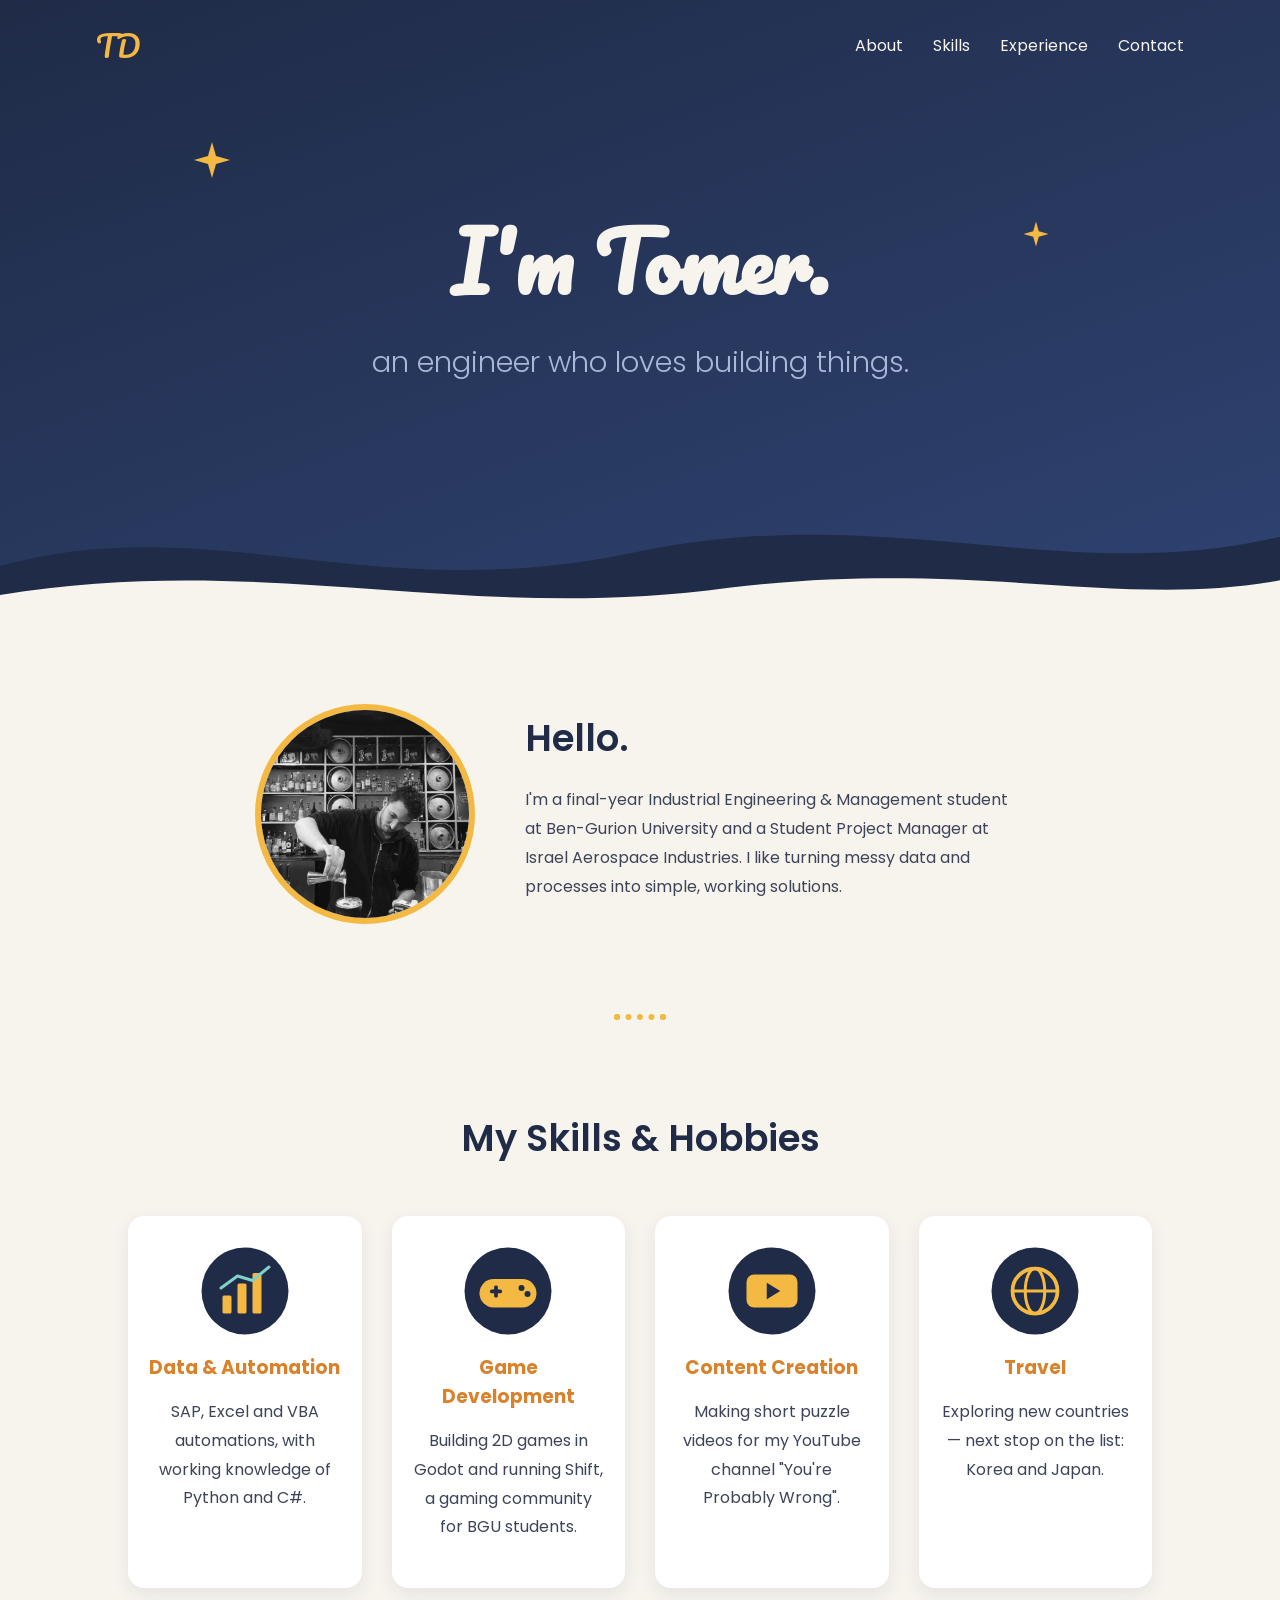
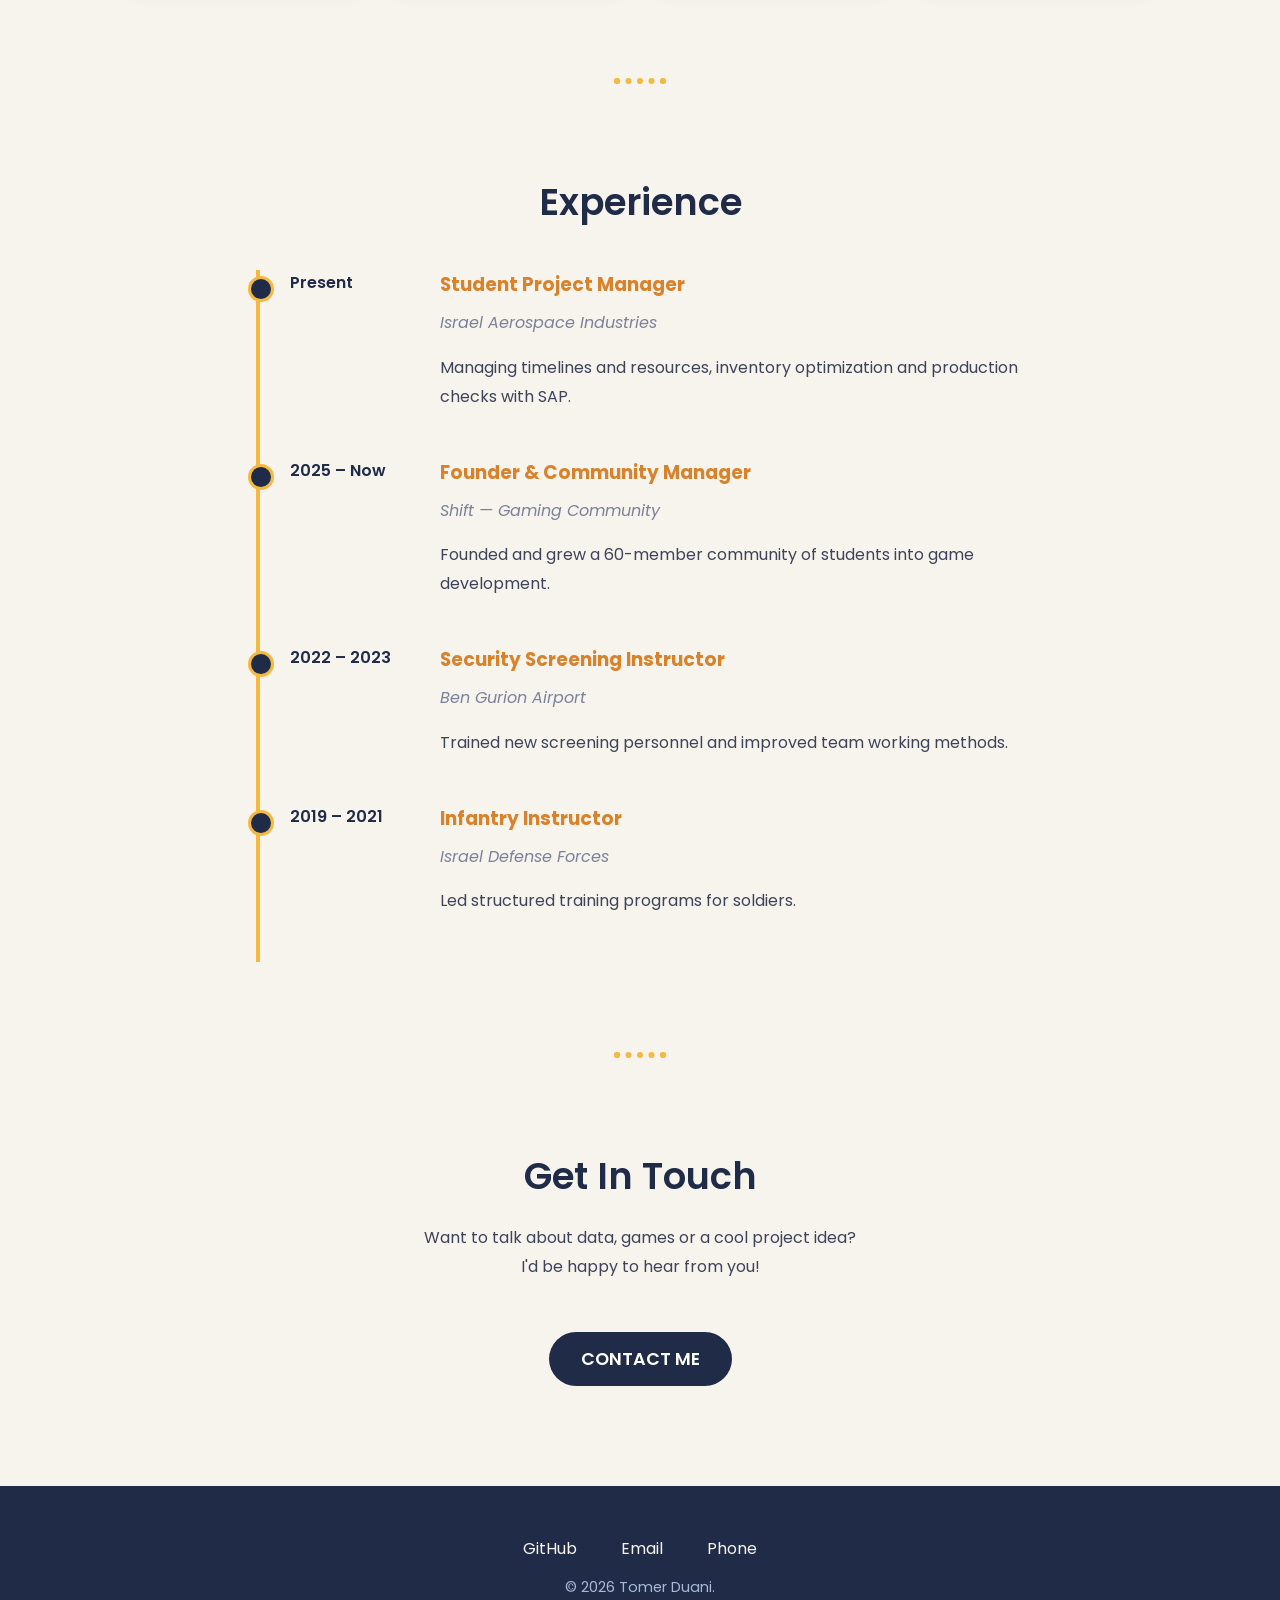
==== homework2/index.html @ 0d9a59bb "Add files via upload" ====
<!DOCTYPE html>
<html lang="en">
  <head>
    <meta charset="UTF-8" />
    <meta name="viewport" content="width=device-width, initial-scale=1.0" />
    <title>Tomer Duani</title>
    <link rel="preconnect" href="https://fonts.googleapis.com" />
    <link rel="preconnect" href="https://fonts.gstatic.com" crossorigin />
    <link
      href="https://fonts.googleapis.com/css2?family=Pacifico&amp;family=Poppins:wght@300;400;600;700&amp;display=swap"
      rel="stylesheet"
    />
    <link rel="stylesheet" href="styles.css" />
  </head>

  <body>
    <!-- Header / hero -->
    <header class="hero">
      <nav class="navbar">
        <span class="logo">TD</span>
        <ul class="nav-links">
          <li><a href="#about">About</a></li>
          <li><a href="#skills">Skills</a></li>
          <li><a href="#experience">Experience</a></li>
          <li><a href="#contact">Contact</a></li>
        </ul>
      </nav>

      <img class="star star-left" src="images/star.svg" alt="star" />
      <img class="star star-right" src="images/star.svg" alt="star" />

      <div class="hero-text">
        <h1>I'm Tomer.</h1>
        <h2>an engineer who loves building things.</h2>
      </div>

      <img class="hills" src="images/hills.svg" alt="hills" />
    </header>

    <main>
      <!-- About -->
      <section id="about" class="about">
        <img id="profile-img" src="images/profile.png" alt="Tomer Duani" />
        <div class="about-text">
          <h2>Hello.</h2>
          <p class="intro">
            I'm a final-year Industrial Engineering &amp; Management student at Ben-Gurion University
            and a Student Project Manager at Israel Aerospace Industries.
            I like turning messy data and processes into simple, working solutions.
          </p>
        </div>
      </section>

      <hr />

      <!-- Skills & hobbies -->
      <section id="skills" class="skills">
        <h2>My Skills &amp; Hobbies</h2>
        <div class="cards">
          <article class="card">
            <img src="images/icon-data.svg" alt="data icon" />
            <h3>Data &amp; Automation</h3>
            <p>SAP, Excel and VBA automations, with working knowledge of Python and C#.</p>
          </article>
          <article class="card">
            <img src="images/icon-game.svg" alt="game controller icon" />
            <h3>Game Development</h3>
            <p>Building 2D games in Godot and running Shift, a gaming community for BGU students.</p>
          </article>
          <article class="card">
            <img src="images/icon-video.svg" alt="video icon" />
            <h3>Content Creation</h3>
            <p>Making short puzzle videos for my YouTube channel "You're Probably Wrong".</p>
          </article>
          <article class="card">
            <img src="images/icon-travel.svg" alt="globe icon" />
            <h3>Travel</h3>
            <p>Exploring new countries &mdash; next stop on the list: Korea and Japan.</p>
          </article>
        </div>
      </section>

      <hr />

      <!-- Experience -->
      <section id="experience" class="experience">
        <h2>Experience</h2>
        <ul class="timeline">
          <li class="timeline-item">
            <span class="years">Present</span>
            <div class="details">
              <h3>Student Project Manager</h3>
              <p class="company">Israel Aerospace Industries</p>
              <p>Managing timelines and resources, inventory optimization and production checks with SAP.</p>
            </div>
          </li>
          <li class="timeline-item">
            <span class="years">2025 &ndash; Now</span>
            <div class="details">
              <h3>Founder &amp; Community Manager</h3>
              <p class="company">Shift &mdash; Gaming Community</p>
              <p>Founded and grew a 60-member community of students into game development.</p>
            </div>
          </li>
          <li class="timeline-item">
            <span class="years">2022 &ndash; 2023</span>
            <div class="details">
              <h3>Security Screening Instructor</h3>
              <p class="company">Ben Gurion Airport</p>
              <p>Trained new screening personnel and improved team working methods.</p>
            </div>
          </li>
          <li class="timeline-item">
            <span class="years">2019 &ndash; 2021</span>
            <div class="details">
              <h3>Infantry Instructor</h3>
              <p class="company">Israel Defense Forces</p>
              <p>Led structured training programs for soldiers.</p>
            </div>
          </li>
        </ul>
      </section>

      <hr />

      <!-- Contact -->
      <section id="contact" class="contact">
        <h2>Get In Touch</h2>
        <p class="contact-message">
          Want to talk about data, games or a cool project idea? <br />
          I'd be happy to hear from you!
        </p>
        <a class="btn" href="mailto:tomerd9991@gmail.com">CONTACT ME</a>
      </section>
    </main>

    <footer class="footer">
      <div class="footer-links">
        <a class="footer-link" href="https://github.com/tomerduani" target="_blank">GitHub</a>
        <a class="footer-link" href="mailto:tomerd9991@gmail.com">Email</a>
        <a class="footer-link" href="tel:+972526038015">Phone</a>
      </div>
      <p class="copyright">&copy; 2026 Tomer Duani.</p>
    </footer>
  </body>
</html>
---- homework2/styles.css ----
/* ===== Base ===== */
* {
  box-sizing: border-box;
}

html {
  scroll-behavior: smooth;
}

body {
  margin: 0;
  font-family: "Poppins", sans-serif;
  color: #3d4459;
  background-color: #f7f4ee;
  text-align: center;
}

h1 {
  font-family: "Pacifico", cursive;
  font-size: 5rem;
  color: #f7f4ee;
  margin: 0;
}

h2 {
  font-size: 2.3rem;
  font-weight: 600;
  color: #1f2b47;
  margin: 0 0 20px;
}

h3 {
  color: #d9822b;
  margin: 10px 0;
}

p {
  line-height: 1.8;
}

hr {
  border: dotted #f4b942 6px;
  border-bottom: none;
  width: 4%;
  margin: 90px auto;
}

a {
  text-decoration: none;
  transition: color 0.3s ease;
}

/* ===== Hero ===== */
.hero {
  position: relative;
  background: linear-gradient(160deg, #1f2b47 0%, #2f4372 100%);
  padding-top: 20px;
  overflow: hidden;
}

.navbar {
  display: flex;
  justify-content: space-between;
  align-items: center;
  width: 85%;
  margin: 0 auto;
}

.logo {
  font-family: "Pacifico", cursive;
  font-size: 1.8rem;
  color: #f4b942;
}

.nav-links {
  display: flex;
  gap: 30px;
  list-style: none;
  margin: 0;
  padding: 0;
}

.nav-links a {
  color: #f7f4ee;
  font-weight: 400;
}

.nav-links a:hover {
  color: #f4b942;
}

.hero-text {
  padding: 120px 20px 60px;
}

.hero-text h2 {
  color: #a9b8d9;
  font-weight: 300;
  font-size: 1.8rem;
  margin-top: 10px;
}

.hills {
  display: block;
  width: 100%;
  height: 160px;
}

.star {
  position: absolute;
  width: 40px;
  animation: twinkle 3s ease-in-out infinite;
}

.star-left {
  left: 15%;
  top: 140px;
}

.star-right {
  right: 18%;
  top: 220px;
  width: 28px;
  animation-delay: 1.5s;
}

@keyframes twinkle {
  0%,
  100% {
    transform: scale(1) rotate(0deg);
    opacity: 1;
  }
  50% {
    transform: scale(0.6) rotate(45deg);
    opacity: 0.5;
  }
}

/* ===== About ===== */
.about {
  display: flex;
  justify-content: center;
  align-items: center;
  gap: 50px;
  width: 70%;
  margin: 80px auto 0;
  text-align: left;
}

#profile-img {
  width: 220px;
  height: 220px;
  object-fit: cover;
  border-radius: 50%;
  border: 6px solid #f4b942;
  transition: transform 0.4s ease;
}

#profile-img:hover {
  transform: scale(1.05) rotate(-3deg);
}

.intro {
  max-width: 500px;
}

/* ===== Skills ===== */
.cards {
  display: grid;
  grid-template-columns: repeat(4, 1fr);
  gap: 30px;
  width: 80%;
  margin: 50px auto 0;
}

.card {
  background-color: #ffffff;
  border-radius: 16px;
  padding: 30px 20px;
  box-shadow: 0 6px 18px rgba(31, 43, 71, 0.08);
  transition: transform 0.3s ease, box-shadow 0.3s ease;
}

.card:hover {
  transform: translateY(-8px);
  box-shadow: 0 14px 28px rgba(31, 43, 71, 0.18);
}

.card img {
  width: 90px;
}

/* ===== Experience ===== */
.timeline {
  list-style: none;
  width: 60%;
  margin: 40px auto 0;
  padding: 0;
  text-align: left;
  border-left: 4px solid #f4b942;
}

.timeline-item {
  display: flex;
  gap: 30px;
  padding: 0 0 30px 30px;
  position: relative;
}

.timeline-item::before {
  content: "";
  position: absolute;
  left: -12px;
  top: 6px;
  width: 20px;
  height: 20px;
  border-radius: 50%;
  background-color: #1f2b47;
  border: 3px solid #f4b942;
}

.years {
  min-width: 120px;
  font-weight: 600;
  color: #1f2b47;
}

.details h3 {
  margin-top: 0;
}

.company {
  margin: 0;
  font-style: italic;
  color: #7a8199;
}

/* ===== Contact ===== */
.contact-message {
  width: 45%;
  margin: 0 auto 50px;
}

.btn {
  display: inline-block;
  background-color: #1f2b47;
  color: #ffffff;
  font-size: 1.1rem;
  font-weight: 600;
  padding: 14px 32px;
  border-radius: 30px;
  transition: background-color 0.3s ease, transform 0.3s ease;
}

.btn:hover {
  background-color: #d9822b;
  transform: scale(1.08);
}

/* ===== Footer ===== */
.footer {
  background-color: #1f2b47;
  margin-top: 100px;
  padding: 50px 0 20px;
}

.footer-link {
  color: #f7f4ee;
  margin: 0 20px;
}

.footer-link:hover {
  color: #f4b942;
}

.copyright {
  color: #a9b8d9;
  font-size: 0.9rem;
}

/* ===== Responsive ===== */
@media (max-width: 900px) {
  .cards {
    grid-template-columns: repeat(2, 1fr);
  }

  .about,
  .timeline {
    width: 85%;
  }

  .contact-message {
    width: 75%;
  }
}

@media (max-width: 600px) {
  h1 {
    font-size: 3.2rem;
  }

  .nav-links {
    gap: 14px;
    font-size: 0.85rem;
  }

  .about {
    flex-direction: column;
    text-align: center;
  }

  .cards {
    grid-template-columns: 1fr;
  }

  .timeline-item {
    flex-direction: column;
    gap: 5px;
  }

  .star {
    display: none;
  }
}
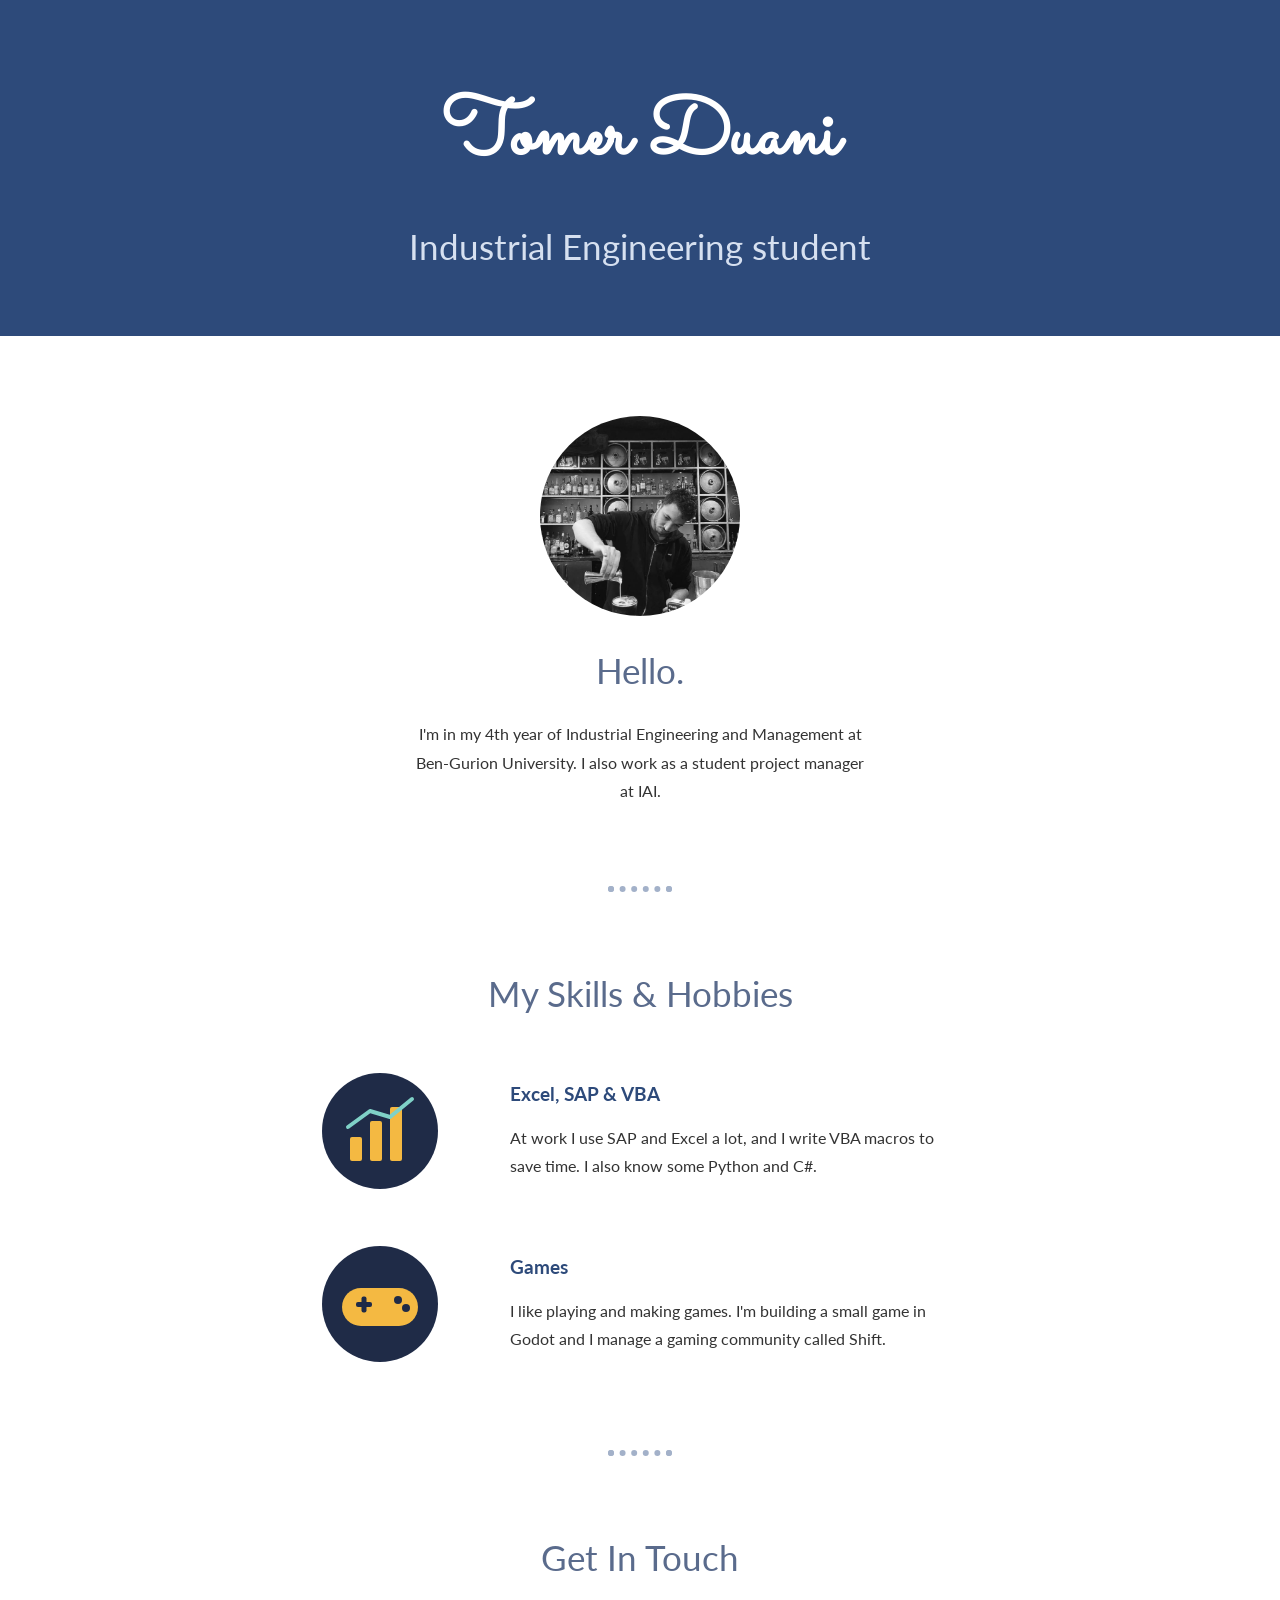
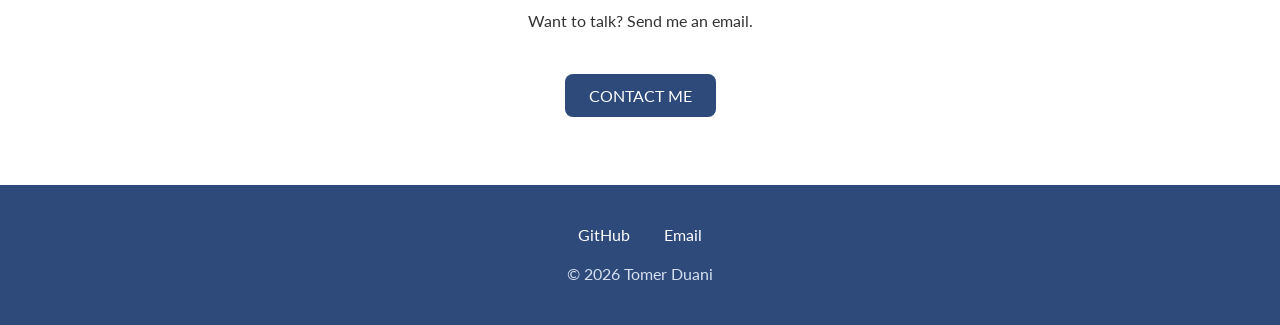
==== commit 0285eee3: "Add files via upload" ====
--- a/homework2/index.html
+++ b/homework2/index.html
@@ -6,141 +6,57 @@
     <title>Tomer Duani</title>
     <link rel="preconnect" href="https://fonts.googleapis.com" />
     <link rel="preconnect" href="https://fonts.gstatic.com" crossorigin />
-    <link
-      href="https://fonts.googleapis.com/css2?family=Pacifico&amp;family=Poppins:wght@300;400;600;700&amp;display=swap"
-      rel="stylesheet"
-    />
+    <link href="https://fonts.googleapis.com/css2?family=Lato:wght@400;700&amp;family=Sacramento&amp;display=swap" rel="stylesheet" />
     <link rel="stylesheet" href="styles.css" />
   </head>
 
   <body>
-    <!-- Header / hero -->
-    <header class="hero">
-      <nav class="navbar">
-        <span class="logo">TD</span>
-        <ul class="nav-links">
-          <li><a href="#about">About</a></li>
-          <li><a href="#skills">Skills</a></li>
-          <li><a href="#experience">Experience</a></li>
-          <li><a href="#contact">Contact</a></li>
-        </ul>
-      </nav>
+    <div class="top-container">
+      <h1>Tomer Duani</h1>
+      <h2>Industrial Engineering student</h2>
+    </div>
 
-      <img class="star star-left" src="images/star.svg" alt="star" />
-      <img class="star star-right" src="images/star.svg" alt="star" />
-
-      <div class="hero-text">
-        <h1>I'm Tomer.</h1>
-        <h2>an engineer who loves building things.</h2>
+    <div class="middle-container">
+      <div class="profile">
+        <img src="images/profile.png" alt="my picture" id="profile-img" />
+        <h2>Hello.</h2>
+        <p class="intro">
+          I'm in my 4th year of Industrial Engineering and Management at Ben-Gurion University.
+          I also work as a student project manager at IAI.
+        </p>
       </div>
-
-      <img class="hills" src="images/hills.svg" alt="hills" />
-    </header>
-
-    <main>
-      <!-- About -->
-      <section id="about" class="about">
-        <img id="profile-img" src="images/profile.png" alt="Tomer Duani" />
-        <div class="about-text">
-          <h2>Hello.</h2>
-          <p class="intro">
-            I'm a final-year Industrial Engineering &amp; Management student at Ben-Gurion University
-            and a Student Project Manager at Israel Aerospace Industries.
-            I like turning messy data and processes into simple, working solutions.
-          </p>
-        </div>
-      </section>
 
       <hr />
 
-      <!-- Skills & hobbies -->
-      <section id="skills" class="skills">
+      <div class="skills">
         <h2>My Skills &amp; Hobbies</h2>
-        <div class="cards">
-          <article class="card">
-            <img src="images/icon-data.svg" alt="data icon" />
-            <h3>Data &amp; Automation</h3>
-            <p>SAP, Excel and VBA automations, with working knowledge of Python and C#.</p>
-          </article>
-          <article class="card">
-            <img src="images/icon-game.svg" alt="game controller icon" />
-            <h3>Game Development</h3>
-            <p>Building 2D games in Godot and running Shift, a gaming community for BGU students.</p>
-          </article>
-          <article class="card">
-            <img src="images/icon-video.svg" alt="video icon" />
-            <h3>Content Creation</h3>
-            <p>Making short puzzle videos for my YouTube channel "You're Probably Wrong".</p>
-          </article>
-          <article class="card">
-            <img src="images/icon-travel.svg" alt="globe icon" />
-            <h3>Travel</h3>
-            <p>Exploring new countries &mdash; next stop on the list: Korea and Japan.</p>
-          </article>
+        <div class="grid">
+          <img src="images/icon-data.svg" alt="data" class="skill-img" />
+          <div class="skill-text">
+            <h3>Excel, SAP &amp; VBA</h3>
+            <p>At work I use SAP and Excel a lot, and I write VBA macros to save time. I also know some Python and C#.</p>
+          </div>
+          <img src="images/icon-game.svg" alt="games" class="skill-img" />
+          <div class="skill-text">
+            <h3>Games</h3>
+            <p>I like playing and making games. I'm building a small game in Godot and I manage a gaming community called Shift.</p>
+          </div>
         </div>
-      </section>
+      </div>
 
       <hr />
 
-      <!-- Experience -->
-      <section id="experience" class="experience">
-        <h2>Experience</h2>
-        <ul class="timeline">
-          <li class="timeline-item">
-            <span class="years">Present</span>
-            <div class="details">
-              <h3>Student Project Manager</h3>
-              <p class="company">Israel Aerospace Industries</p>
-              <p>Managing timelines and resources, inventory optimization and production checks with SAP.</p>
-            </div>
-          </li>
-          <li class="timeline-item">
-            <span class="years">2025 &ndash; Now</span>
-            <div class="details">
-              <h3>Founder &amp; Community Manager</h3>
-              <p class="company">Shift &mdash; Gaming Community</p>
-              <p>Founded and grew a 60-member community of students into game development.</p>
-            </div>
-          </li>
-          <li class="timeline-item">
-            <span class="years">2022 &ndash; 2023</span>
-            <div class="details">
-              <h3>Security Screening Instructor</h3>
-              <p class="company">Ben Gurion Airport</p>
-              <p>Trained new screening personnel and improved team working methods.</p>
-            </div>
-          </li>
-          <li class="timeline-item">
-            <span class="years">2019 &ndash; 2021</span>
-            <div class="details">
-              <h3>Infantry Instructor</h3>
-              <p class="company">Israel Defense Forces</p>
-              <p>Led structured training programs for soldiers.</p>
-            </div>
-          </li>
-        </ul>
-      </section>
+      <div class="contact-me">
+        <h2>Get In Touch</h2>
+        <p class="contact-message">Want to talk? Send me an email.</p>
+        <a class="btn" href="mailto:tomerd9991@gmail.com">CONTACT ME</a>
+      </div>
+    </div>
 
-      <hr />
-
-      <!-- Contact -->
-      <section id="contact" class="contact">
-        <h2>Get In Touch</h2>
-        <p class="contact-message">
-          Want to talk about data, games or a cool project idea? <br />
-          I'd be happy to hear from you!
-        </p>
-        <a class="btn" href="mailto:tomerd9991@gmail.com">CONTACT ME</a>
-      </section>
-    </main>
-
-    <footer class="footer">
-      <div class="footer-links">
-        <a class="footer-link" href="https://github.com/tomerduani" target="_blank">GitHub</a>
-        <a class="footer-link" href="mailto:tomerd9991@gmail.com">Email</a>
-        <a class="footer-link" href="tel:+972526038015">Phone</a>
-      </div>
-      <p class="copyright">&copy; 2026 Tomer Duani.</p>
-    </footer>
+    <div class="bottom-container">
+      <a class="footer-link" href="https://github.com/tomerduani" target="_blank">GitHub</a>
+      <a class="footer-link" href="mailto:tomerd9991@gmail.com">Email</a>
+      <p class="copyright">&copy; 2026 Tomer Duani</p>
+    </div>
   </body>
 </html>
--- a/homework2/styles.css
+++ b/homework2/styles.css
@@ -1,37 +1,25 @@
-/* ===== Base ===== */
-* {
-  box-sizing: border-box;
-}
-
-html {
-  scroll-behavior: smooth;
-}
-
 body {
   margin: 0;
-  font-family: "Poppins", sans-serif;
-  color: #3d4459;
-  background-color: #f7f4ee;
   text-align: center;
+  font-family: "Lato", sans-serif;
+  color: #333333;
 }
 
 h1 {
-  font-family: "Pacifico", cursive;
+  font-family: "Sacramento", cursive;
   font-size: 5rem;
-  color: #f7f4ee;
+  color: #ffffff;
   margin: 0;
 }
 
 h2 {
-  font-size: 2.3rem;
-  font-weight: 600;
-  color: #1f2b47;
-  margin: 0 0 20px;
+  color: #5a6b8c;
+  font-size: 2.2rem;
+  font-weight: normal;
 }
 
 h3 {
-  color: #d9822b;
-  margin: 10px 0;
+  color: #2d4a7a;
 }
 
 p {
@@ -39,286 +27,105 @@
 }
 
 hr {
-  border: dotted #f4b942 6px;
+  border: dotted #a3b1c9 6px;
   border-bottom: none;
   width: 4%;
-  margin: 90px auto;
+  margin: 80px auto;
 }
 
 a {
   text-decoration: none;
-  transition: color 0.3s ease;
 }
 
-/* ===== Hero ===== */
-.hero {
-  position: relative;
-  background: linear-gradient(160deg, #1f2b47 0%, #2f4372 100%);
-  padding-top: 20px;
-  overflow: hidden;
+.top-container {
+  background-color: #2d4a7a;
+  padding: 80px 0 40px;
 }
 
-.navbar {
-  display: flex;
-  justify-content: space-between;
-  align-items: center;
-  width: 85%;
-  margin: 0 auto;
+.top-container h2 {
+  color: #d6e0f0;
 }
 
-.logo {
-  font-family: "Pacifico", cursive;
-  font-size: 1.8rem;
-  color: #f4b942;
-}
-
-.nav-links {
-  display: flex;
-  gap: 30px;
-  list-style: none;
-  margin: 0;
-  padding: 0;
-}
-
-.nav-links a {
-  color: #f7f4ee;
-  font-weight: 400;
-}
-
-.nav-links a:hover {
-  color: #f4b942;
-}
-
-.hero-text {
-  padding: 120px 20px 60px;
-}
-
-.hero-text h2 {
-  color: #a9b8d9;
-  font-weight: 300;
-  font-size: 1.8rem;
-  margin-top: 10px;
-}
-
-.hills {
-  display: block;
-  width: 100%;
-  height: 160px;
-}
-
-.star {
-  position: absolute;
-  width: 40px;
-  animation: twinkle 3s ease-in-out infinite;
-}
-
-.star-left {
-  left: 15%;
-  top: 140px;
-}
-
-.star-right {
-  right: 18%;
-  top: 220px;
-  width: 28px;
-  animation-delay: 1.5s;
-}
-
-@keyframes twinkle {
-  0%,
-  100% {
-    transform: scale(1) rotate(0deg);
-    opacity: 1;
-  }
-  50% {
-    transform: scale(0.6) rotate(45deg);
-    opacity: 0.5;
-  }
-}
-
-/* ===== About ===== */
-.about {
-  display: flex;
-  justify-content: center;
-  align-items: center;
-  gap: 50px;
-  width: 70%;
-  margin: 80px auto 0;
-  text-align: left;
+.middle-container {
+  margin: 80px 0;
 }
 
 #profile-img {
-  width: 220px;
-  height: 220px;
+  width: 200px;
+  height: 200px;
+  border-radius: 50%;
   object-fit: cover;
-  border-radius: 50%;
-  border: 6px solid #f4b942;
-  transition: transform 0.4s ease;
-}
-
-#profile-img:hover {
-  transform: scale(1.05) rotate(-3deg);
 }
 
 .intro {
-  max-width: 500px;
+  width: 35%;
+  margin: auto;
 }
 
-/* ===== Skills ===== */
-.cards {
+.grid {
   display: grid;
-  grid-template-columns: repeat(4, 1fr);
-  gap: 30px;
-  width: 80%;
+  grid-template-columns: 1fr 3fr;
+  gap: 40px;
+  width: 50%;
   margin: 50px auto 0;
+  text-align: left;
+  align-items: center;
 }
 
-.card {
-  background-color: #ffffff;
-  border-radius: 16px;
-  padding: 30px 20px;
-  box-shadow: 0 6px 18px rgba(31, 43, 71, 0.08);
-  transition: transform 0.3s ease, box-shadow 0.3s ease;
+.skill-img {
+  width: 120px;
 }
 
-.card:hover {
-  transform: translateY(-8px);
-  box-shadow: 0 14px 28px rgba(31, 43, 71, 0.18);
-}
-
-.card img {
-  width: 90px;
-}
-
-/* ===== Experience ===== */
-.timeline {
-  list-style: none;
-  width: 60%;
-  margin: 40px auto 0;
-  padding: 0;
-  text-align: left;
-  border-left: 4px solid #f4b942;
-}
-
-.timeline-item {
-  display: flex;
-  gap: 30px;
-  padding: 0 0 30px 30px;
-  position: relative;
-}
-
-.timeline-item::before {
-  content: "";
-  position: absolute;
-  left: -12px;
-  top: 6px;
-  width: 20px;
-  height: 20px;
-  border-radius: 50%;
-  background-color: #1f2b47;
-  border: 3px solid #f4b942;
-}
-
-.years {
-  min-width: 120px;
-  font-weight: 600;
-  color: #1f2b47;
-}
-
-.details h3 {
-  margin-top: 0;
-}
-
-.company {
-  margin: 0;
-  font-style: italic;
-  color: #7a8199;
-}
-
-/* ===== Contact ===== */
 .contact-message {
-  width: 45%;
-  margin: 0 auto 50px;
+  margin-bottom: 50px;
 }
 
 .btn {
-  display: inline-block;
-  background-color: #1f2b47;
+  background-color: #2d4a7a;
   color: #ffffff;
-  font-size: 1.1rem;
-  font-weight: 600;
-  padding: 14px 32px;
-  border-radius: 30px;
-  transition: background-color 0.3s ease, transform 0.3s ease;
+  padding: 12px 24px;
+  border-radius: 8px;
+  transition: background-color 0.3s;
 }
 
 .btn:hover {
-  background-color: #d9822b;
-  transform: scale(1.08);
+  background-color: #4a6fa5;
 }
 
-/* ===== Footer ===== */
-.footer {
-  background-color: #1f2b47;
-  margin-top: 100px;
-  padding: 50px 0 20px;
+.bottom-container {
+  background-color: #2d4a7a;
+  padding: 40px 0 20px;
 }
 
 .footer-link {
-  color: #f7f4ee;
-  margin: 0 20px;
+  color: #ffffff;
+  margin: 0 15px;
 }
 
 .footer-link:hover {
-  color: #f4b942;
+  color: #a3b1c9;
 }
 
 .copyright {
-  color: #a9b8d9;
-  font-size: 0.9rem;
+  color: #d6e0f0;
 }
 
-/* ===== Responsive ===== */
-@media (max-width: 900px) {
-  .cards {
-    grid-template-columns: repeat(2, 1fr);
+@media (max-width: 700px) {
+  h1 {
+    font-size: 3.5rem;
   }
 
-  .about,
-  .timeline {
+  .intro,
+  .grid {
     width: 85%;
   }
 
-  .contact-message {
-    width: 75%;
-  }
-}
-
-@media (max-width: 600px) {
-  h1 {
-    font-size: 3.2rem;
-  }
-
-  .nav-links {
-    gap: 14px;
-    font-size: 0.85rem;
-  }
-
-  .about {
-    flex-direction: column;
+  .grid {
+    grid-template-columns: 1fr;
     text-align: center;
   }
 
-  .cards {
-    grid-template-columns: 1fr;
-  }
-
-  .timeline-item {
-    flex-direction: column;
-    gap: 5px;
-  }
-
-  .star {
-    display: none;
+  .skill-img {
+    margin: auto;
   }
 }
